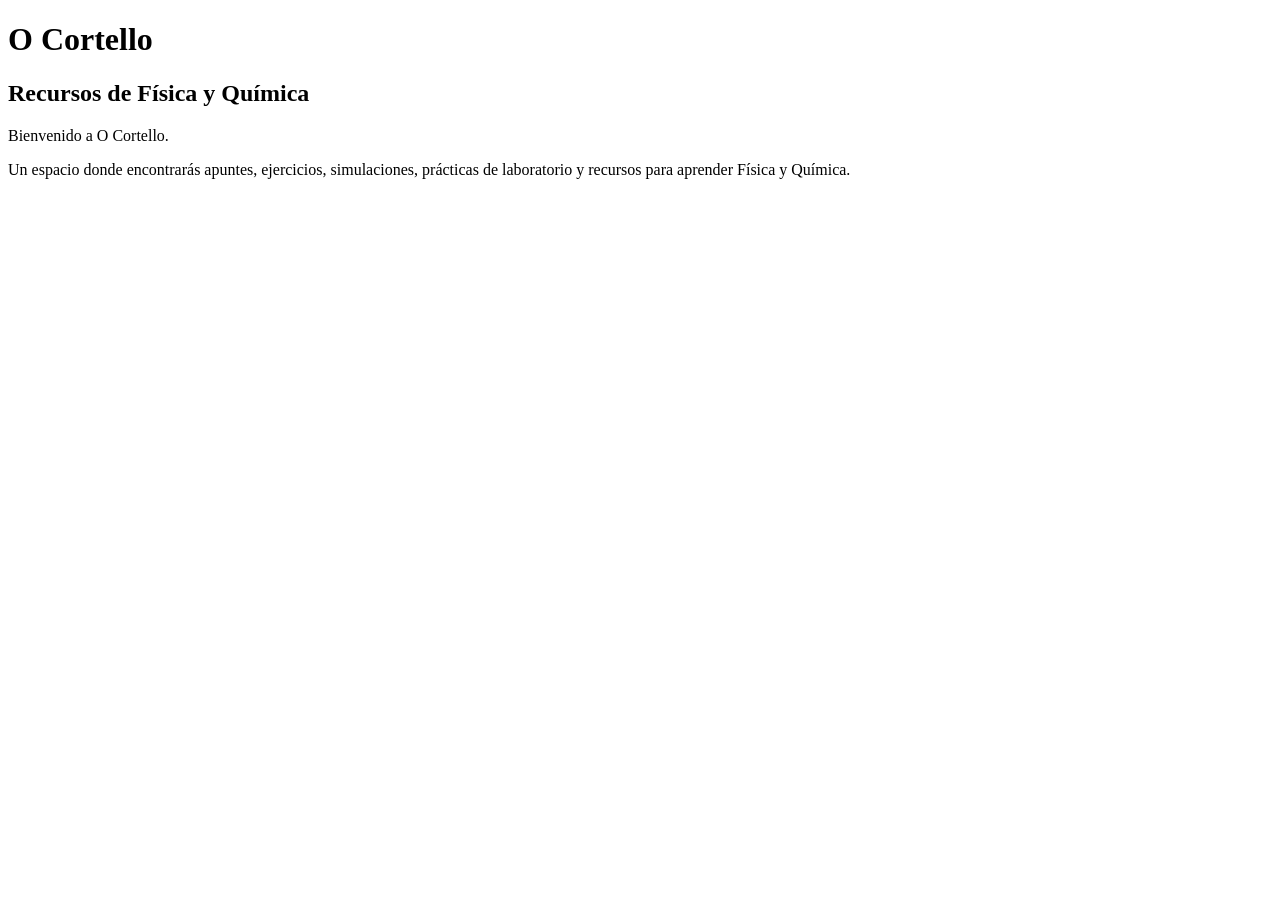
==== index.html @ 7b302767 "Primera versión de O Cortello" ====
<!DOCTYPE html>
<html lang="es">
<head>
    <meta charset="UTF-8">
    <meta name="viewport" content="width=device-width, initial-scale=1.0">
    <title>O Cortello</title>
</head>
<body>

    <h1>O Cortello</h1>

    <h2>Recursos de Física y Química</h2>

    <p>Bienvenido a O Cortello.</p>

    <p>Un espacio donde encontrarás apuntes, ejercicios, simulaciones, prácticas de laboratorio y recursos para aprender Física y Química.</p>

</body>
</html>
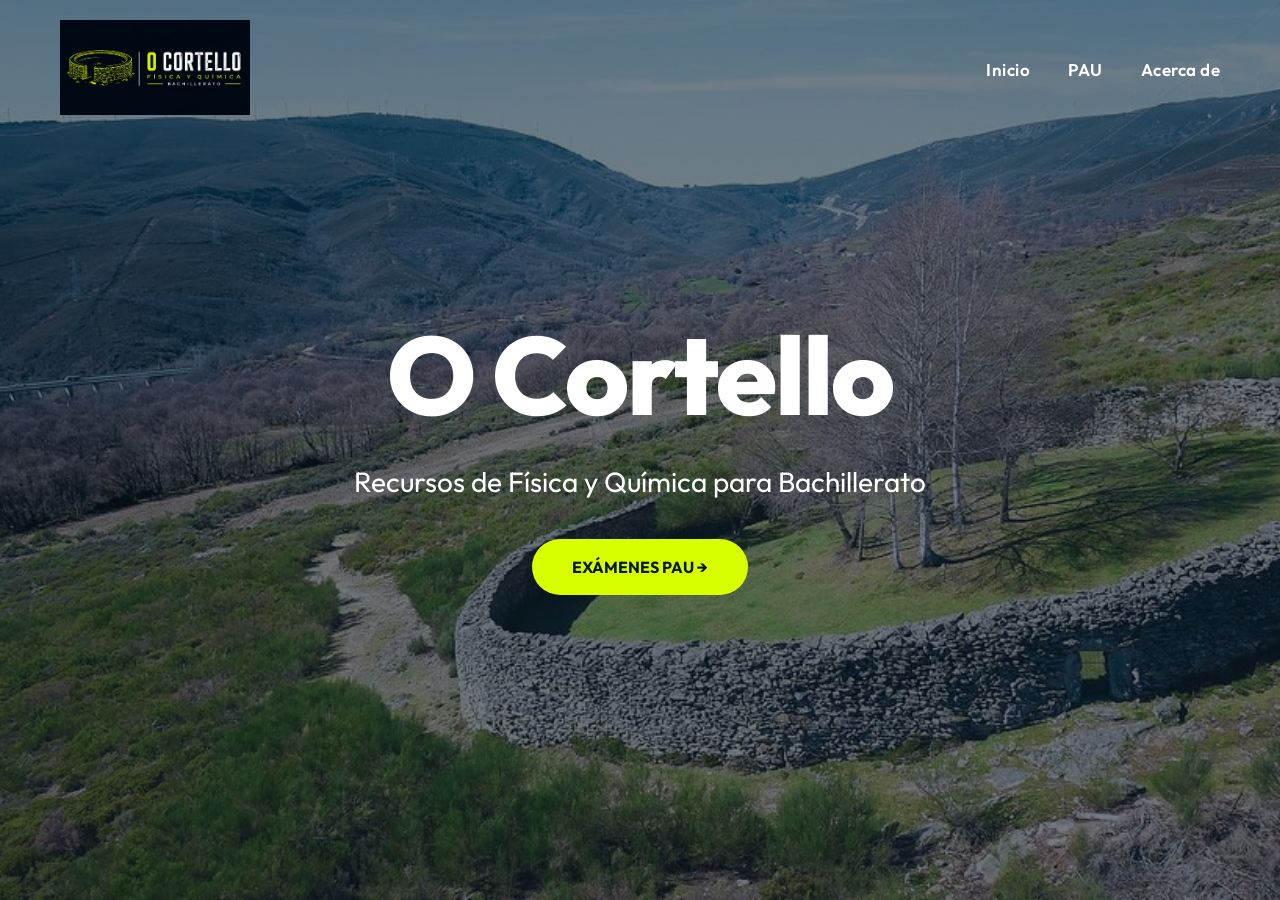
==== commit fc1bdbff: "Web de O cortello" ====
--- a/index.html
+++ b/index.html
@@ -1,19 +1,61 @@
 <!DOCTYPE html>
 <html lang="es">
+
 <head>
+
     <meta charset="UTF-8">
     <meta name="viewport" content="width=device-width, initial-scale=1.0">
-    <title>O Cortello</title>
+
+    <title>O Cortello | Física y Química</title>
+
+    <link rel="preconnect" href="https://fonts.googleapis.com">
+    <link rel="preconnect" href="https://fonts.gstatic.com" crossorigin>
+
+    <link href="https://fonts.googleapis.com/css2?family=Outfit:wght@300;400;600;700;800&display=swap" rel="stylesheet">
+
+    <link rel="stylesheet" href="css/estilos.css">
 </head>
+
 <body>
 
-    <h1>O Cortello</h1>
+<header>
 
-    <h2>Recursos de Física y Química</h2>
+    <div class="logo">
 
-    <p>Bienvenido a O Cortello.</p>
+        <img src="img/logo.png" alt="Logo O Cortello">
 
-    <p>Un espacio donde encontrarás apuntes, ejercicios, simulaciones, prácticas de laboratorio y recursos para aprender Física y Química.</p>
+    </div>
+
+    <nav>
+
+        <a href="index.html">Inicio</a>
+        <a href="pau.html">PAU</a>
+        <a href="#">Acerca de</a>
+
+    </nav>
+
+</header>
+
+<section class="hero">
+
+    <div class="overlay">
+
+        <h1>O Cortello</h1>
+
+        <p>
+            Recursos de Física y Química para Bachillerato
+        </p>
+
+        <a class="boton" href="pau.html">
+            EXÁMENES PAU →
+        </a>
+
+    </div>
+
+</section>
+
+<script src="js/script.js"></script>
 
 </body>
+
 </html>
--- a/css/estilos.css
+++ b/css/estilos.css
@@ -0,0 +1,132 @@
+*{
+    margin:0;
+    padding:0;
+    box-sizing:border-box;
+}
+
+body{
+
+    font-family:'Outfit', sans-serif;
+    background:#081826;
+    color:white;
+
+}
+
+header{
+
+    position:fixed;
+
+    width:100%;
+
+    display:flex;
+
+    justify-content:space-between;
+
+    align-items:center;
+
+    padding:20px 60px;
+
+    z-index:100;
+
+}
+
+.logo img{
+
+    height:95px;
+
+}
+
+nav a{
+
+    color:white;
+
+    text-decoration:none;
+
+    margin-left:35px;
+
+    font-size:17px;
+    font-weight:600;
+    letter-spacing:.5px;
+
+    transition:.3s;
+
+}
+
+nav a:hover{
+
+    color:#D7FF00;
+
+}
+
+.hero{
+
+    height:100vh;
+
+    background-image:url("../img/cortello.jpg");
+
+    background-size:cover;
+
+    background-position:center;
+
+}
+
+.overlay{
+
+    width:100%;
+    height:100%;
+
+    background:rgba(8,24,38,.55);
+
+    display:flex;
+
+    flex-direction:column;
+
+    justify-content:center;
+
+    align-items:center;
+
+    text-align:center;
+
+}
+
+h1{
+
+    font-size:110px;
+    font-weight:800;
+    letter-spacing:-2px;
+
+    margin-bottom:20px;
+
+}
+
+p{
+
+    font-size:28px;
+
+    margin-bottom:40px;
+
+}
+
+.boton{
+
+    background:#D7FF00;
+
+    color:#081826;
+
+    text-decoration:none;
+
+    padding:18px 40px;
+
+    border-radius:40px;
+
+    font-weight:bold;
+
+    transition:.3s;
+
+}
+
+.boton:hover{
+
+    transform:scale(1.05);
+
+}
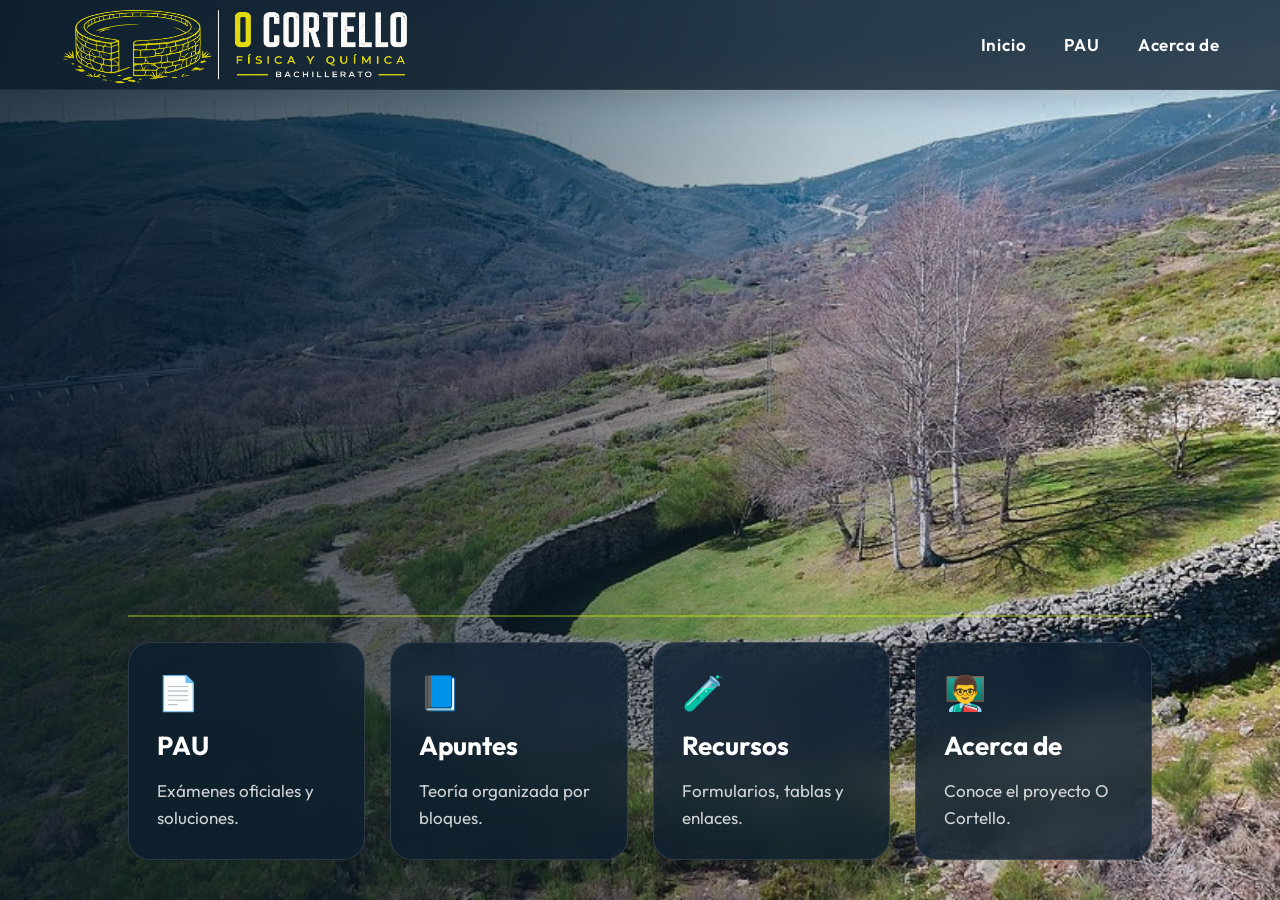
==== commit c73fa3b4: "Con tarjetas" ====
--- a/index.html
+++ b/index.html
@@ -37,22 +37,52 @@
 </header>
 
 <section class="hero">
-
+    <div class="hero-fondo"></div>
     <div class="overlay">
 
-        <h1>O Cortello</h1>
+        <h1>
+        <span>PIENSA.</span><br>
+        <span class="verde">COMPRENDE.</span><br>
+        <span>SUPÉRATE.</span>
+        </h1>
 
         <p>
             Recursos de Física y Química para Bachillerato
         </p>
 
-        <a class="boton" href="pau.html">
-            EXÁMENES PAU →
-        </a>
+    
 
+    <div class="secciones">
+
+    <div class="tarjeta">
+        <div class="icono">📄</div>
+        <h2>PAU</h2>
+        <p>Exámenes oficiales y soluciones.</p>
     </div>
 
+    <div class="tarjeta">
+        <div class="icono">📘</div>
+        <h2>Apuntes</h2>
+        <p>Teoría organizada por bloques.</p>
+    </div>
+
+    <div class="tarjeta">
+        <div class="icono">🧪</div>
+        <h2>Recursos</h2>
+        <p>Formularios, tablas y enlaces.</p>
+    </div>
+
+    <div class="tarjeta">
+        <div class="icono">👨‍🏫</div>
+        <h2>Acerca de</h2>
+        <p>Conoce el proyecto O Cortello.</p>
+    </div>
+</div>
+</div>
+
 </section>
+
+
 
 <script src="js/script.js"></script>
 
--- a/css/estilos.css
+++ b/css/estilos.css
@@ -12,121 +12,325 @@
 
 }
 
-header{
-
-    position:fixed;
+header {
+
+    position: fixed;
+    top: 0;
+    left: 0;
+
+    width: 100%;
+    height: 90px;
+
+    display: flex;
+    justify-content: space-between;
+    align-items: center;
+
+    padding: 0 60px;
+
+    background: rgba(8, 24, 38, 0.78);
+
+    backdrop-filter: blur(14px);
+    -webkit-backdrop-filter: blur(14px);
+
+    border-bottom: 1px solid rgba(255,255,255,.06);
+
+    box-shadow: 0 8px 30px rgba(0,0,0,.18);
+
+    z-index: 1000;
+
+    transition: all .35s ease;
+}
+
+
+.logo img{
+
+    height:80px;
+
+    display:block;
+
+}
+
+nav{
+
+    display:flex;
+
+    gap:38px;
+
+    align-items:center;
+
+}
+
+nav a{
+
+    color:#fff;
+
+    text-decoration:none;
+
+    font-size:17px;
+
+    font-weight:600;
+
+    letter-spacing:.8px;
+
+    transition:.25s;
+
+    position:relative;
+
+}
+
+nav a::after{
+
+    content:"";
+
+    position:absolute;
+
+    left:0;
+
+    bottom:-8px;
+
+    width:0;
+
+    height:2px;
+
+    background:#D7FF00;
+
+    transition:.25s;
+
+}
+
+nav a:hover{
+
+    color:#D7FF00;
+
+}
+
+nav a:hover::after{
 
     width:100%;
 
-    display:flex;
-
-    justify-content:space-between;
-
-    align-items:center;
-
-    padding:20px 60px;
-
-    z-index:100;
-
-}
-
-.logo img{
-
-    height:95px;
-
-}
-
-nav a{
-
-    color:white;
-
-    text-decoration:none;
-
-    margin-left:35px;
-
-    font-size:17px;
-    font-weight:600;
-    letter-spacing:.5px;
-
-    transition:.3s;
-
-}
-
-nav a:hover{
-
-    color:#D7FF00;
-
 }
 
 .hero{
 
+    position:relative;
+
     height:100vh;
 
-    background-image:url("../img/cortello.jpg");
-
-    background-size:cover;
-
-    background-position:center;
-
-}
+    overflow:hidden;
+
+}
+
+.hero-fondo{
+
+    position:absolute;
+
+    inset:0;
+
+    background:url("../img/cortello.jpg") center center / cover no-repeat;
+
+    animation:kenburns 28s ease-in-out infinite alternate;
+
+    z-index:0;
+
+}
+
+.hero-contenido{
+
+    max-width:650px;
+
+}
+
 
 .overlay{
+
+    position:relative;
+    z-index:1;
 
     width:100%;
     height:100%;
 
-    background:rgba(8,24,38,.55);
-
     display:flex;
-
     flex-direction:column;
 
-    justify-content:center;
-
-    align-items:center;
-
-    text-align:center;
+    justify-content:space-between;
+
+    padding:110px 10% 40px;
+
+    background:
+        linear-gradient(
+            90deg,
+            rgba(8,24,38,.82) 0%,
+            rgba(8,24,38,.58) 35%,
+            rgba(8,24,38,.20) 65%,
+            rgba(8,24,38,0) 100%
+        );
 
 }
 
 h1{
 
-    font-size:110px;
-    font-weight:800;
+    font-size:clamp(42px,5vw,72px);
+
+    font-weight:900;
+
+    line-height:.95;
+
     letter-spacing:-2px;
 
-    margin-bottom:20px;
+    margin-bottom:18px;
+
+    text-transform:uppercase;
+
+}
+
+h1 span{
+
+    display:block;
+
+    opacity:0;
+
+    animation:aparecer .8s ease forwards;
+
+}
+
+h1 span:nth-child(1){
+
+    animation-delay:.2s;
+
+}
+
+h1 span:nth-child(3){
+
+    animation-delay:.55s;
+
+}
+
+h1 span:nth-child(5){
+
+    animation-delay:.9s;
+
+}
+
+.verde{
+
+    color:#D7FF00;
 
 }
 
 p{
 
-    font-size:28px;
-
-    margin-bottom:40px;
-
-}
-
-.boton{
-
-    background:#D7FF00;
-
-    color:#081826;
-
-    text-decoration:none;
-
-    padding:18px 40px;
-
-    border-radius:40px;
-
-    font-weight:bold;
-
-    transition:.3s;
-
-}
-
-.boton:hover{
-
-    transform:scale(1.05);
+    opacity:0;
+
+    animation:aparecer .8s ease forwards;
+
+    animation-delay:1.2s;
+
+}
+
+.secciones{
+
+    width:min(1200px,100%);
+
+    display:grid;
+
+    grid-template-columns:repeat(4,1fr);
+
+    gap:25px;
+
+    align-self:center;
+
+    padding-top:25px;
+
+    border-top:2px solid rgba(215,255,0,.35);
+
+.tarjeta{
+
+    background:rgba(12,30,48,.78);
+
+    backdrop-filter:blur(18px);
+
+    -webkit-backdrop-filter:blur(18px);
+
+    border:1px solid rgba(255,255,255,.12);
+
+    border-radius:22px;
+
+    padding:28px;
+
+    transition:.35s;
+
+}
+
+.tarjeta:hover{
+
+    transform:translateY(-10px);
+
+    border-color:#D7FF00;
+
+    box-shadow:0 20px 45px rgba(0,0,0,.35);
+
+}
+
+.icono{
+
+    font-size:34px;
+
+    margin-bottom:15px;
+
+}
+
+.tarjeta h2{
+
+    font-size:26px;
+
+    margin-bottom:15px;
+
+}
+
+.tarjeta p{
+
+    font-size:17px;
+
+    line-height:1.6;
+
+    opacity:.8;
+
+}
+
+/* ========================= */
+/* ANIMACIONES               */
+/* ========================= */
+
+@keyframes aparecer{
+
+    from{
+
+        opacity:0;
+        transform:translateY(25px);
+
+    }
+
+    to{
+
+        opacity:1;
+        transform:translateY(0);
+
+    }
+
+}
+
+@keyframes kenburns{
+
+    from{
+
+        transform:scale(1);
+
+    }
+
+    to{
+
+        transform:scale(1.05);
+
+    }
 
 }
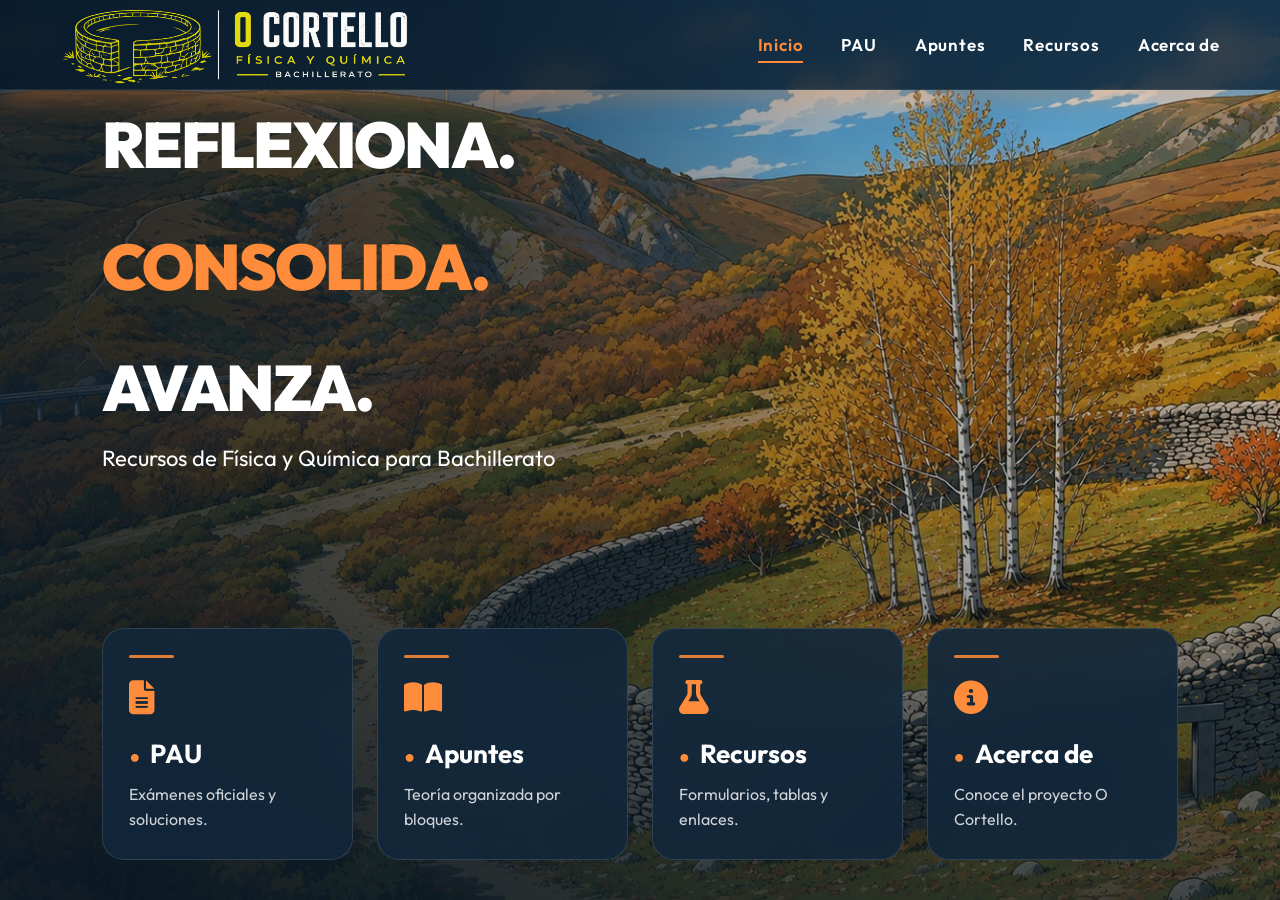
==== commit fb3fc6ca: "version escritorio con portada" ====
--- a/index.html
+++ b/index.html
@@ -12,7 +12,7 @@
     <link rel="preconnect" href="https://fonts.gstatic.com" crossorigin>
 
     <link href="https://fonts.googleapis.com/css2?family=Outfit:wght@300;400;600;700;800&display=swap" rel="stylesheet">
-
+    <link rel="stylesheet" href="https://cdnjs.cloudflare.com/ajax/libs/font-awesome/6.7.2/css/all.min.css">
     <link rel="stylesheet" href="css/estilos.css">
 </head>
 
@@ -28,57 +28,75 @@
 
     <nav>
 
-        <a href="index.html">Inicio</a>
-        <a href="pau.html">PAU</a>
-        <a href="#">Acerca de</a>
+    <a href="index.html" class="activo">Inicio</a>
+    <a href="pau.html">PAU</a>
+    <a href="apuntes.html">Apuntes</a>
+    <a href="recursos.html">Recursos</a>
+    <a href="acerca.html">Acerca de</a>
 
-    </nav>
+</nav>
+
 
 </header>
 
+
 <section class="hero">
+
     <div class="hero-fondo"></div>
+
     <div class="overlay">
 
-        <h1>
-        <span>PIENSA.</span><br>
-        <span class="verde">COMPRENDE.</span><br>
-        <span>SUPÉRATE.</span>
-        </h1>
+        <div class="hero-contenido">
 
-        <p>
-            Recursos de Física y Química para Bachillerato
-        </p>
+            <h1 id="lema">
+            <span></span><br>
+             <span class="verde"></span><br>
+            <span></span>
+            </h1>
 
-    
+            <p>
+                Recursos de Física y Química para Bachillerato
+            </p>
 
-    <div class="secciones">
+        </div>
 
-    <div class="tarjeta">
-        <div class="icono">📄</div>
-        <h2>PAU</h2>
-        <p>Exámenes oficiales y soluciones.</p>
+        <div class="secciones">
+
+            <div class="tarjeta">
+                <div class="icono">
+                <i class="fa-solid fa-file-lines"></i>
+                </div>
+                <h2>PAU</h2>
+                <p>Exámenes oficiales y soluciones.</p>
+            </div>
+
+            <div class="tarjeta">
+                <div class="icono">
+                <i class="fa-solid fa-book-open"></i>
+                </div>
+                <h2>Apuntes</h2>
+                <p>Teoría organizada por bloques.</p>
+            </div>
+
+            <div class="tarjeta">
+                <div class="icono">
+                <i class="fa-solid fa-flask"></i>
+                </div>
+                <h2>Recursos</h2>
+                <p>Formularios, tablas y enlaces.</p>
+            </div>
+
+            <div class="tarjeta">
+                <div class="icono">
+                <i class="fa-solid fa-circle-info"></i>
+                </div>
+                <h2>Acerca de</h2>
+                <p>Conoce el proyecto O Cortello.</p>
+            </div>
+
+        </div>
+
     </div>
-
-    <div class="tarjeta">
-        <div class="icono">📘</div>
-        <h2>Apuntes</h2>
-        <p>Teoría organizada por bloques.</p>
-    </div>
-
-    <div class="tarjeta">
-        <div class="icono">🧪</div>
-        <h2>Recursos</h2>
-        <p>Formularios, tablas y enlaces.</p>
-    </div>
-
-    <div class="tarjeta">
-        <div class="icono">👨‍🏫</div>
-        <h2>Acerca de</h2>
-        <p>Conoce el proyecto O Cortello.</p>
-    </div>
-</div>
-</div>
 
 </section>
 
--- a/css/estilos.css
+++ b/css/estilos.css
@@ -1,46 +1,70 @@
+/* ======================================================
+   RESET
+====================================================== */
+
 *{
     margin:0;
     padding:0;
     box-sizing:border-box;
 }
 
+/* ======================================================
+   BODY
+====================================================== */
+
 body{
 
-    font-family:'Outfit', sans-serif;
+    font-family:'Outfit',sans-serif;
     background:#081826;
-    color:white;
-
-}
-
-header {
-
-    position: fixed;
-    top: 0;
-    left: 0;
-
-    width: 100%;
-    height: 90px;
-
-    display: flex;
-    justify-content: space-between;
-    align-items: center;
-
-    padding: 0 60px;
-
-    background: rgba(8, 24, 38, 0.78);
-
-    backdrop-filter: blur(14px);
-    -webkit-backdrop-filter: blur(14px);
-
-    border-bottom: 1px solid rgba(255,255,255,.06);
-
-    box-shadow: 0 8px 30px rgba(0,0,0,.18);
-
-    z-index: 1000;
-
-    transition: all .35s ease;
-}
-
+    color:#fff;
+    overflow-x:hidden;
+
+}
+
+:root{
+
+    --color-principal:#D7FF00;
+    --color-sombra:rgba(215,255,0,.35);
+
+}
+
+
+/* ======================================================
+   CABECERA
+====================================================== */
+
+header{
+
+    position:fixed;
+
+    top:0;
+    left:0;
+
+    width:100%;
+    height:90px;
+
+    display:flex;
+    justify-content:space-between;
+    align-items:center;
+
+    padding:0 60px;
+
+    background:rgba(8,24,38,.78);
+
+    backdrop-filter:blur(14px);
+    -webkit-backdrop-filter:blur(14px);
+
+    border-bottom:1px solid rgba(255,255,255,.08);
+
+    box-shadow:0 8px 30px var(--color-sombra);
+
+    z-index:1000;
+
+}
+
+/* ======================================================
+   LOGO
+====================================================== */
 
 .logo img{
 
@@ -50,14 +74,16 @@
 
 }
 
+/* ======================================================
+   MENÚ
+====================================================== */
+
 nav{
 
     display:flex;
 
     gap:38px;
 
-    align-items:center;
-
 }
 
 nav a{
@@ -72,104 +98,132 @@
 
     letter-spacing:.8px;
 
+    position:relative;
+
     transition:.25s;
 
+}
+
+nav a::after{
+
+    content:"";
+
+    position:absolute;
+
+    left:0;
+    bottom:-8px;
+
+    width:0;
+
+    height:2px;
+
+    background:var(--color-principal);
+    transition:.25s;
+
+}
+
+nav a:hover{
+
+    color:var(--color-principal);
+
+}
+
+nav a:hover::after{
+
+    width:100%;
+
+}
+
+nav a.activo{
+
+    color:var(--color-principal);
+
+}
+
+nav a.activo::after{
+
+    width:100%;
+
+}
+
+/* ======================================================
+   HERO
+====================================================== */
+
+.hero{
+
     position:relative;
 
-}
-
-nav a::after{
-
-    content:"";
+    height:100vh;
+
+    overflow:hidden;
+
+}
+
+.hero-fondo{
 
     position:absolute;
-
-    left:0;
-
-    bottom:-8px;
-
-    width:0;
-
-    height:2px;
-
-    background:#D7FF00;
-
-    transition:.25s;
-
-}
-
-nav a:hover{
-
-    color:#D7FF00;
-
-}
-
-nav a:hover::after{
-
-    width:100%;
-
-}
-
-.hero{
+    inset:0;
+
+    background-size:cover;
+    background-position:center;
+
+    animation:kenburns 30s ease-in-out infinite alternate;
+
+}
+
+/* ======================================================
+   OVERLAY
+====================================================== */
+
+.overlay{
 
     position:relative;
 
-    height:100vh;
-
-    overflow:hidden;
-
-}
-
-.hero-fondo{
-
-    position:absolute;
-
-    inset:0;
-
-    background:url("../img/cortello.jpg") center center / cover no-repeat;
-
-    animation:kenburns 28s ease-in-out infinite alternate;
-
-    z-index:0;
-
-}
-
-.hero-contenido{
-
-    max-width:650px;
-
-}
-
-
-.overlay{
-
-    position:relative;
     z-index:1;
 
-    width:100%;
     height:100%;
 
     display:flex;
+
     flex-direction:column;
 
     justify-content:space-between;
 
-    padding:110px 10% 40px;
-
-    background:
+    padding:115px 8% 40px;
+
+     background:
+        linear-gradient(
+            180deg,
+            rgba(8,24,38,.15) 0%,
+            rgba(8,24,38,.18) 55%,
+            rgba(8,24,38,.45) 78%,
+            rgba(8,24,38,.70) 100%
+        ),
         linear-gradient(
             90deg,
             rgba(8,24,38,.82) 0%,
-            rgba(8,24,38,.58) 35%,
-            rgba(8,24,38,.20) 65%,
+            rgba(8,24,38,.60) 35%,
+            rgba(8,24,38,.18) 65%,
             rgba(8,24,38,0) 100%
         );
 
 }
 
-h1{
-
-    font-size:clamp(42px,5vw,72px);
+/* ======================================================
+   TEXTO HERO
+====================================================== */
+
+.hero-contenido{
+
+    max-width:650px;
+     margin-bottom:35px;
+
+}
+
+.hero-contenido h1{
+
+    font-size:clamp(46px,5vw,72px);
 
     font-weight:900;
 
@@ -177,160 +231,294 @@
 
     letter-spacing:-2px;
 
+    text-transform:uppercase;
+
+    margin-bottom:22px;
+
+}
+
+.hero-contenido h1 span{
+
+    display:block;
+
+    opacity:0;
+
+    animation:aparecer .8s ease forwards;
+
+}
+
+.hero-contenido h1 span:nth-child(1){
+
+    animation-delay:.2s;
+
+}
+
+.hero-contenido h1 span:nth-child(3){
+
+    animation-delay:.55s;
+
+}
+
+.hero-contenido h1 span:nth-child(5){
+
+    animation-delay:.9s;
+
+}
+
+.verde{
+
+    color:var(--color-principal);
+
+}
+
+.hero-contenido p{
+
+    font-size:22px;
+
+    line-height:1.6;
+
+    width:520px;
+
+    opacity:0;
+
+    animation:aparecer .8s ease forwards;
+
+    animation-delay:1.2s;
+
+}
+
+/* ======================================================
+   TARJETAS
+====================================================== */
+
+.secciones{
+
+    display:grid;
+
+    grid-template-columns:repeat(4,1fr);
+
+    gap:24px;
+
+}
+
+.tarjeta{
+
+    background:rgba(18,39,59,.90);
+
+    backdrop-filter:blur(20px);
+    -webkit-backdrop-filter:blur(20px);
+
+    border:1px solid rgba(255,255,255,.12);
+
+    border-radius:22px;
+
+    padding:26px;
+
+    transition:.35s;
+
+}
+
+.tarjeta:hover{
+
+    transform:translateY(-8px);
+
+    border-color:var(--color-principal);
+
+    background:rgba(18,40,62,.92);
+
+    box-shadow:0 20px 45px var(--color-sombra);
+
+}
+
+.tarjeta::before{
+
+    content:"";
+
+    display:block;
+
+    width:45px;
+
+    height:3px;
+
+    background:var(--color-principal);
+
+    border-radius:20px;
+
     margin-bottom:18px;
 
+    opacity:.85;
+
+}
+
+.tarjeta h2::before{
+
+    content:"●";
+
+    color:var(--color-principal);
+
+    margin-right:10px;
+
+    font-size:.7em;
+
+}
+.icono{
+
+    font-size:34px;
+
+    color:var(--color-principal);
+
+    margin-bottom:18px;
+
+    transition:transform .3s ease, color .3s ease;
+
+}
+
+.tarjeta:hover .icono{
+
+    transform:translateY(-4px);
+
+}
+
+.tarjeta h2{
+
+    font-size:26px;
+
+    margin-bottom:12px;
+
+}
+
+.tarjeta p{
+
+    font-size:16px;
+
+    line-height:1.6;
+
+    color:rgba(255,255,255,.80);
+
+}
+
+/* ======================================================
+   ANIMACIONES
+====================================================== */
+
+@keyframes aparecer{
+
+    from{
+
+        opacity:0;
+
+        transform:translateY(25px);
+
+    }
+
+    to{
+
+        opacity:1;
+
+        transform:translateY(0);
+
+    }
+
+}
+
+@keyframes kenburns{
+
+    from{
+
+        transform:scale(1);
+
+    }
+
+    to{
+
+        transform:scale(1.05);
+
+    }
+
+}
+
+.estacion{
+
+    position:absolute;
+
+    top:95px;
+
+    right:60px;
+
+    font-size:14px;
+
+    letter-spacing:2px;
+
     text-transform:uppercase;
 
-}
-
-h1 span{
-
-    display:block;
-
-    opacity:0;
-
-    animation:aparecer .8s ease forwards;
-
-}
-
-h1 span:nth-child(1){
-
-    animation-delay:.2s;
-
-}
-
-h1 span:nth-child(3){
-
-    animation-delay:.55s;
-
-}
-
-h1 span:nth-child(5){
-
-    animation-delay:.9s;
-
-}
-
-.verde{
-
-    color:#D7FF00;
-
-}
-
-p{
-
-    opacity:0;
-
-    animation:aparecer .8s ease forwards;
-
-    animation-delay:1.2s;
-
-}
-
-.secciones{
-
-    width:min(1200px,100%);
-
-    display:grid;
-
-    grid-template-columns:repeat(4,1fr);
-
-    gap:25px;
-
-    align-self:center;
-
-    padding-top:25px;
-
-    border-top:2px solid rgba(215,255,0,.35);
-
-.tarjeta{
-
-    background:rgba(12,30,48,.78);
-
-    backdrop-filter:blur(18px);
-
-    -webkit-backdrop-filter:blur(18px);
-
-    border:1px solid rgba(255,255,255,.12);
-
-    border-radius:22px;
-
-    padding:28px;
-
-    transition:.35s;
-
-}
-
-.tarjeta:hover{
-
-    transform:translateY(-10px);
-
-    border-color:#D7FF00;
-
-    box-shadow:0 20px 45px rgba(0,0,0,.35);
-
-}
-
-.icono{
-
-    font-size:34px;
+    color:var(--color-principal);
+
+    opacity:.8;
+
+}
+
+/* ======================================================
+   PÁGINA EN CONSTRUCCIÓN
+====================================================== */
+
+.proximamente{
+
+    min-height:100vh;
+
+    display:flex;
+
+    flex-direction:column;
+
+    justify-content:center;
+
+    align-items:center;
+
+    text-align:center;
+
+    background:#081826;
+
+    padding-top:90px;
+
+}
+
+.proximamente i{
+
+    font-size:110px;
+
+    color:var(--color-principal);
+
+    margin-bottom:30px;
+
+}
+
+.proximamente h1{
+
+    font-size:56px;
+
+    font-weight:800;
 
     margin-bottom:15px;
 
 }
 
-.tarjeta h2{
-
-    font-size:26px;
-
-    margin-bottom:15px;
-
-}
-
-.tarjeta p{
-
-    font-size:17px;
-
-    line-height:1.6;
-
-    opacity:.8;
-
-}
-
-/* ========================= */
-/* ANIMACIONES               */
-/* ========================= */
-
-@keyframes aparecer{
-
-    from{
-
-        opacity:0;
-        transform:translateY(25px);
+.proximamente p{
+
+    font-size:22px;
+
+    color:rgba(255,255,255,.75);
+
+}
+
+/* ======================================================
+   RESPONSIVE
+====================================================== */
+
+@media (max-width:1100px){
+
+    .secciones{
+
+        grid-template-columns:repeat(2,1fr);
 
     }
 
-    to{
-
-        opacity:1;
-        transform:translateY(0);
-
-    }
-
-}
-
-@keyframes kenburns{
-
-    from{
-
-        transform:scale(1);
-
-    }
-
-    to{
-
-        transform:scale(1.05);
-
-    }
-
-}+}
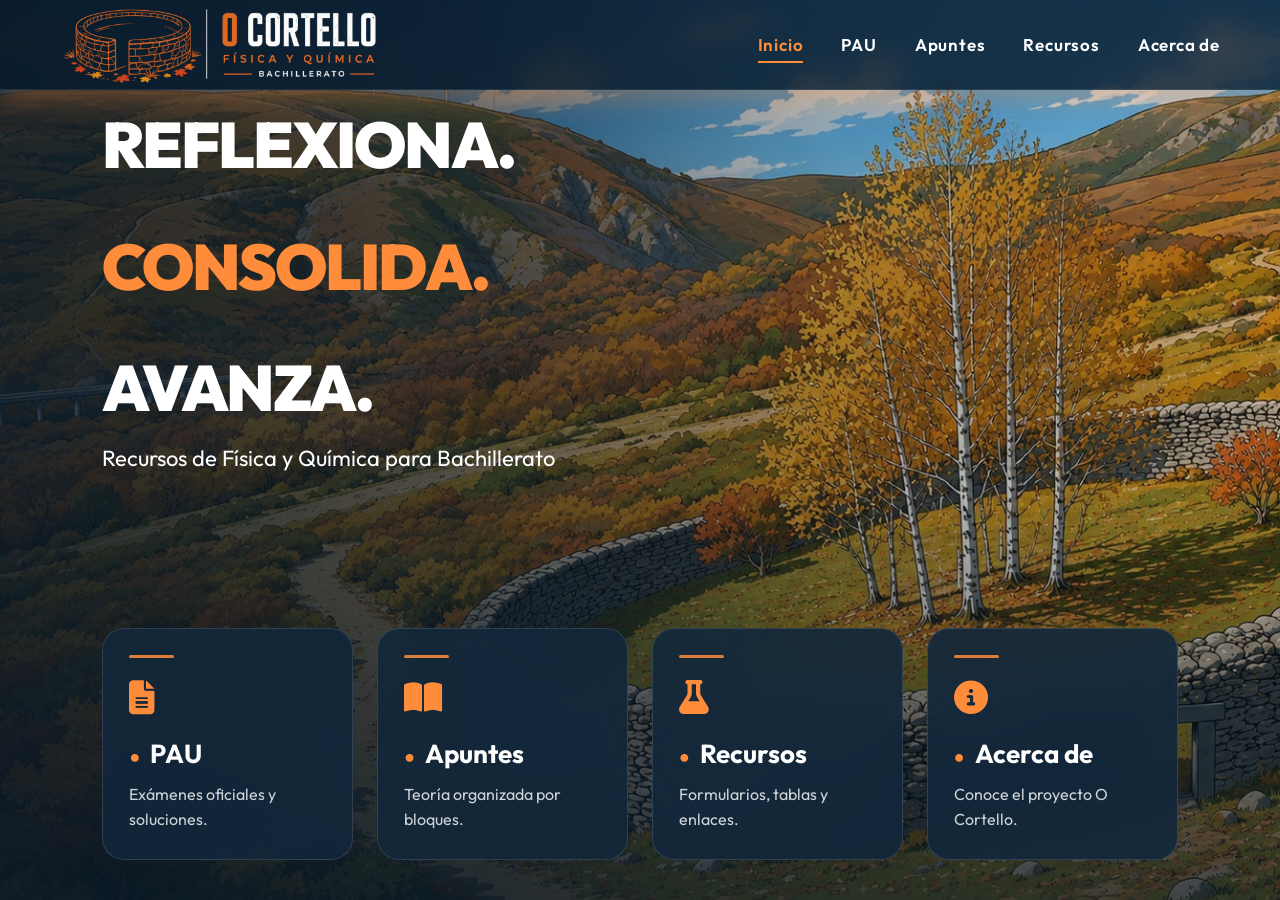
==== commit a76c5097: "version con logos de estacion" ====
--- a/index.html
+++ b/index.html
@@ -21,8 +21,7 @@
 <header>
 
     <div class="logo">
-
-        <img src="img/logo.png" alt="Logo O Cortello">
+    <img id="logo" src="img/logo-verano.png" alt="O Cortello">
 
     </div>
 
